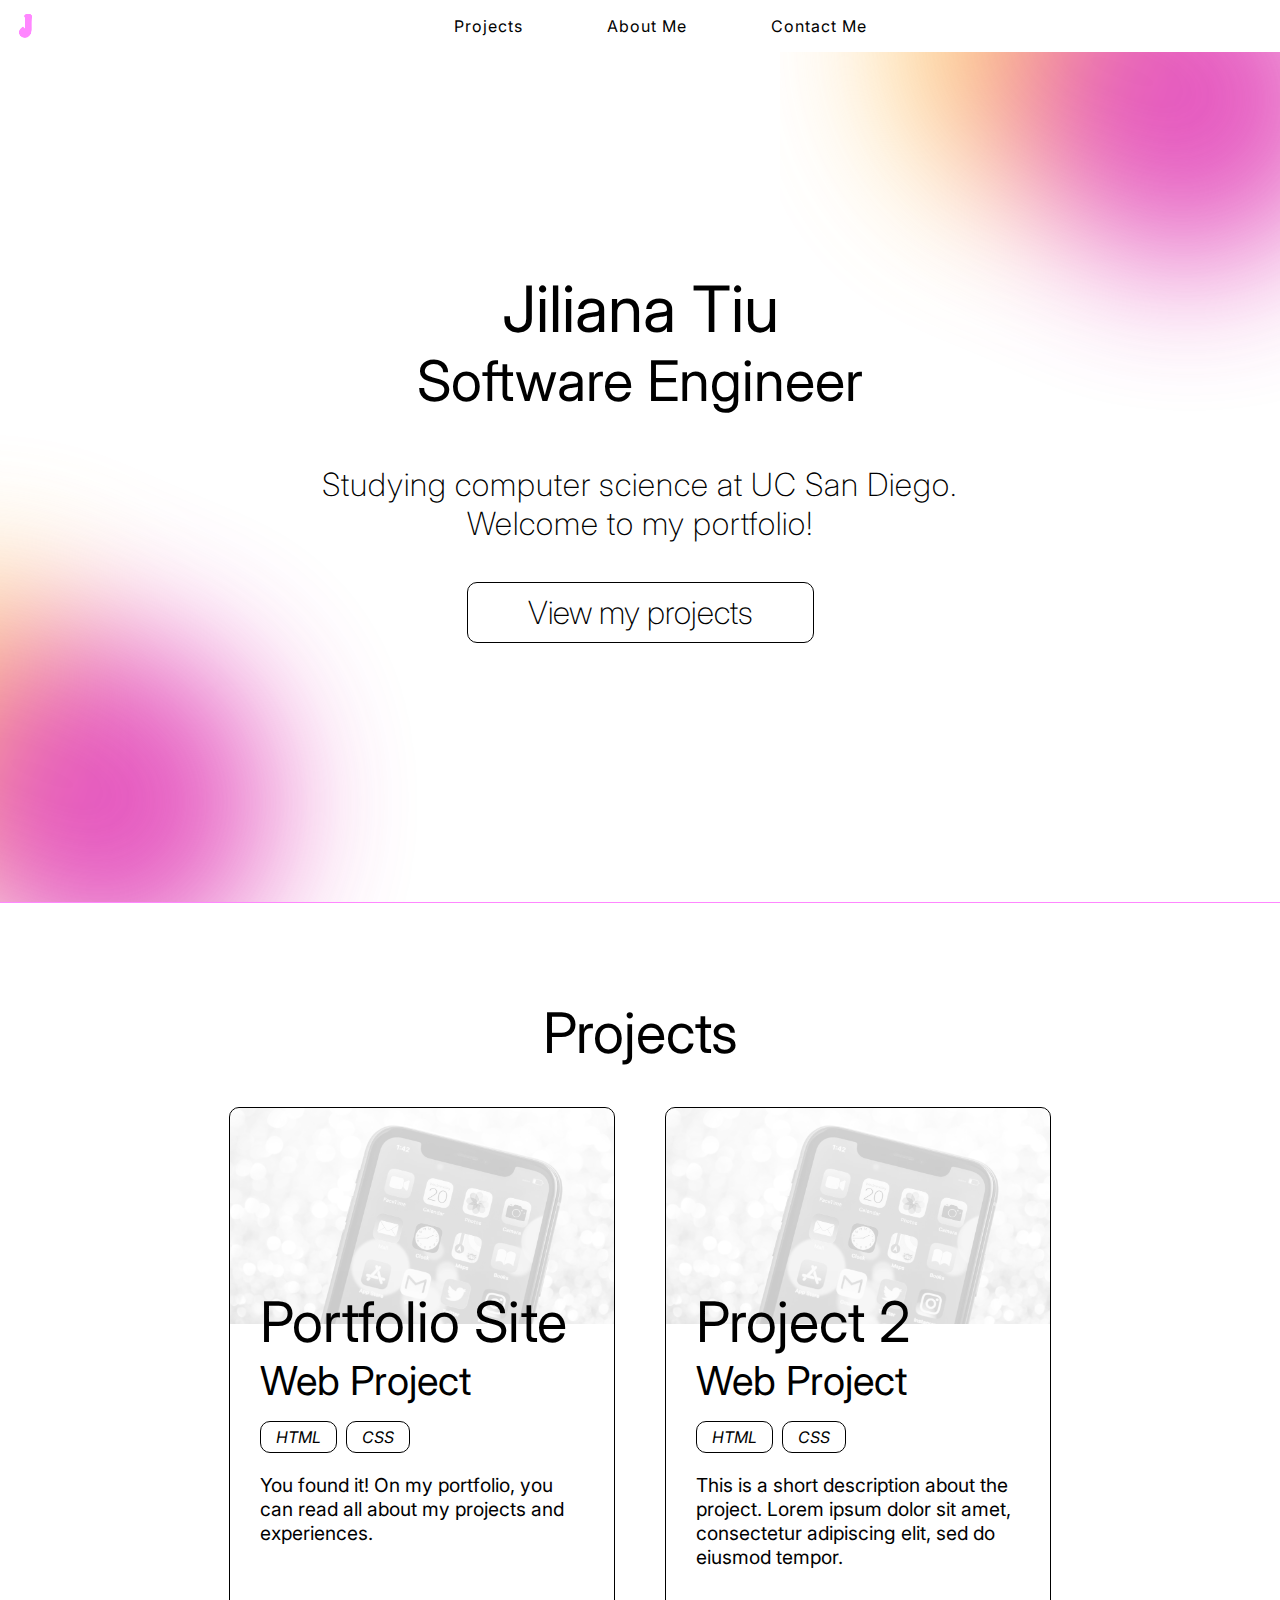
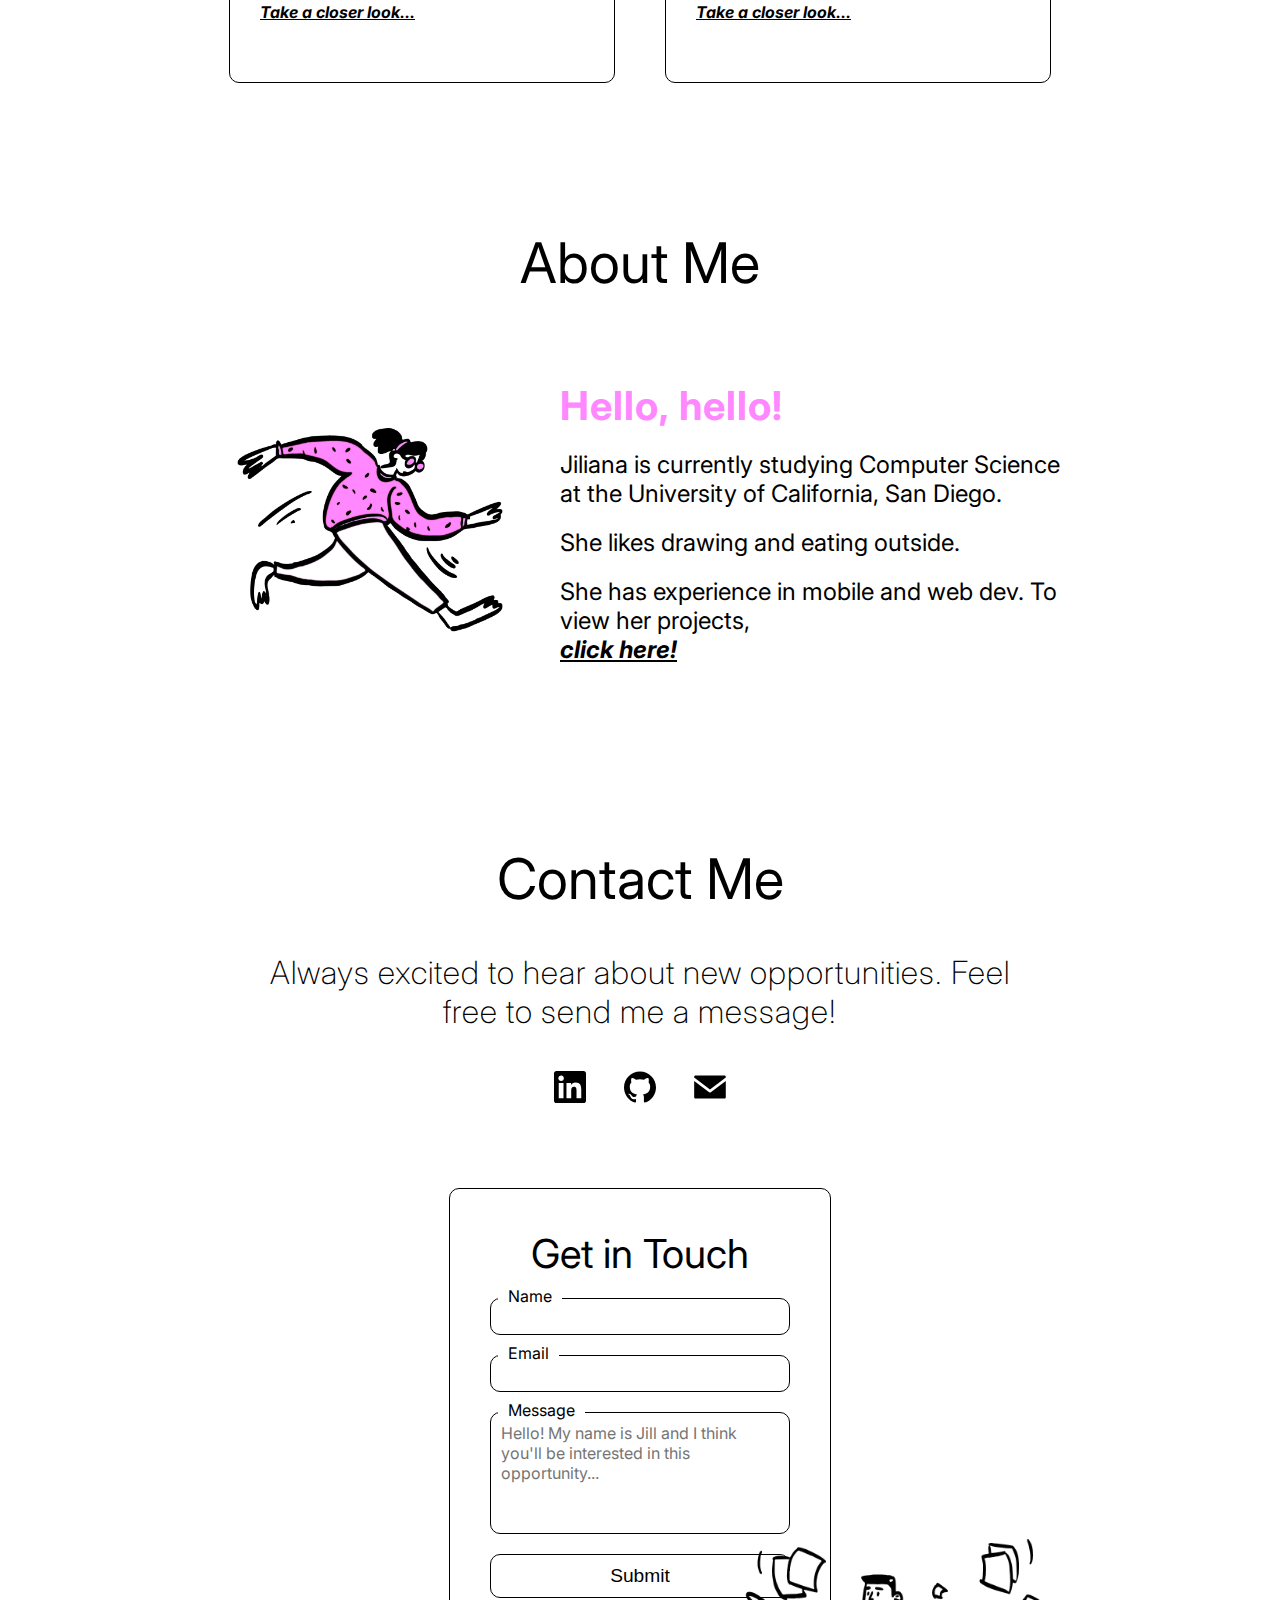
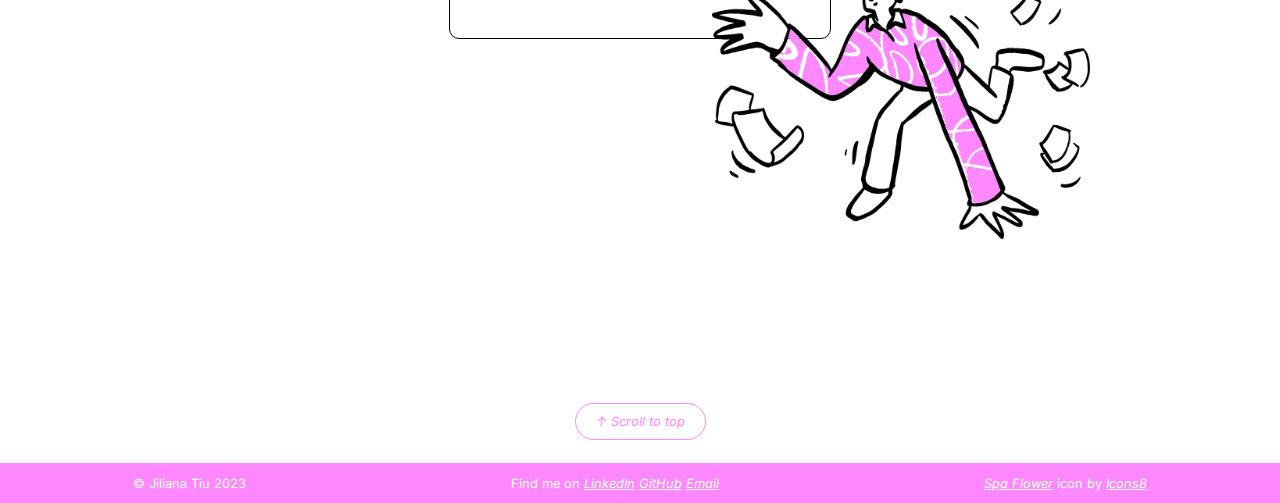
==== index.html @ ef0c1ad0 "validate and formate contact email" ====
<!DOCTYPE html>
<html lang="en">
<head>
    <meta charset="UTF-8">
    <meta http-equiv="X-UA-Compatible" content="IE=edge">
    <meta name="viewport" content="width=device-width, initial-scale=1.0">
    <title>Jiliana Tiu Portfolio</title>

    <!-- Google Font -->
    <link rel="preconnect" href="https://fonts.googleapis.com">
    <link rel="preconnect" href="https://fonts.gstatic.com" crossorigin>
    <link href="https://fonts.googleapis.com/css2?family=Inter:wght@200;400;700&display=swap" rel="stylesheet">

    <link rel="stylesheet" type="text/css" href="styles.css">
    <link rel="icon" type="image/x-icon" href="/images/favicon/flower.svg">
</head>
<body>

    <header>
        <a href="/"><img src="/images/favicon/J.svg" alt="Home" width="50" height="50"></a>
        <nav>
            <input type="checkbox">
            <div class="ham-menu">
                <span class="ham-line line1"></span>
                <span class="ham-line line2"></span>
                <span class="ham-line line3"></span>
            </div>
            <ul>
                <li><a href="#projects">Projects</a></li>
                <li><a href="#about-me">About Me</a></li>
                <li><a href="#contact-me">Contact Me</a></li>
            </ul>
        </nav>
    </header>

    <main id="main-splash">
        <svg id="bg-blur-1" xmlns="http://www.w3.org/2000/svg" version="1.1" xmlns:xlink="http://www.w3.org/1999/xlink" viewBox="0 0 800 800" opacity="0.79"><defs><filter id="bbblurry-filter1" x="-100%" y="-100%" width="400%" height="400%" filterUnits="objectBoundingBox" primitiveUnits="userSpaceOnUse" color-interpolation-filters="sRGB">
            <feGaussianBlur stdDeviation="70" x="0%" y="0%" width="100%" height="100%" in="SourceGraphic" result="blur"></feGaussianBlur></filter></defs><g filter="url(#bbblurry-filter1)"><ellipse rx="161.5" ry="164.5" cx="274.2955589094711" cy="342.84906197592846" fill="hsl(37, 99%, 67%)"></ellipse><ellipse rx="161.5" ry="164.5" cx="409.50304169180504" cy="400.35593082767514" fill="hsl(316, 73%, 52%)"></ellipse></g></svg>
        <svg id="bg-blur-2" xmlns="http://www.w3.org/2000/svg" version="1.1" xmlns:xlink="http://www.w3.org/1999/xlink" viewBox="0 0 800 800" opacity="0.79"><defs><filter id="bbblurry-filter" x="-100%" y="-100%" width="400%" height="400%" filterUnits="objectBoundingBox" primitiveUnits="userSpaceOnUse" color-interpolation-filters="sRGB">
            <feGaussianBlur stdDeviation="70" x="0%" y="0%" width="100%" height="100%" in="SourceGraphic" result="blur"></feGaussianBlur></filter></defs><g filter="url(#bbblurry-filter)"><ellipse rx="161.5" ry="164.5" cx="274.2955589094711" cy="342.84906197592846" fill="hsl(37, 99%, 67%)"></ellipse><ellipse rx="161.5" ry="164.5" cx="409.50304169180504" cy="400.35593082767514" fill="hsl(316, 73%, 52%)"></ellipse></g></svg>
        <h1>Jiliana Tiu</h1>
        <h2>Software Engineer</h2>
        <p class="spaced-text">
            Studying computer science at UC San Diego. 
            Welcome to my portfolio!
        </p> 
        <a href="#projects" id="action-btn">View my projects</a>
    </main>

    <section id="projects">
        <h2>Projects</h2>
        <div id="projects-list">
            <section class="project-card" onclick="window.location.href='/project-example.html'"">
                <picture class="project-card-img">
                    <img src="images/phone.webp" alt="Image of Project 1">
                </picture>
                <div class="project-card-content">
                    <h2>Portfolio Site</h2>
                    <h3>Web Project</h3>
                    <ul class="tool-pill">
                        <li>HTML</li>
                        <li>CSS</li>
                    </ul>
                    <p>You found it! On my portfolio, you can read all about my projects and experiences.</p>
                    <a href="project-example.html"><strong>Take a closer look...</strong></a>
                </div>
            </section>
            <section class="project-card">
                <picture class="project-card-img" onclick="window.location.href='/project-example.html'"">
                    <img src="images/phone.webp" alt="Image of Project 2">
                </picture>
                <div class="project-card-content">
                    <h2>Project 2</h2>
                    <h3>Web Project</h3>
                    <ul class="tool-pill">
                        <li>HTML</li>
                        <li>CSS</li>
                    </ul>
                    <p>This is a short description about the project. Lorem ipsum dolor sit amet, consectetur adipiscing elit, sed do eiusmod tempor.</p>
                    <a href="project-example.html"><strong>Take a closer look...</strong></a>
                </div>
            </section>
        </div>
    </section>

    <section id="about-me">
        <h2>About Me</h2>
        <div id="about-content">
            <picture>
                <source srcset="images/running-girl.webp">
                <img src="images/reading-girl.webp" alt="A doodle of a girl reading." width="300">
            </picture>
            <ul>
                <li><span id="pink">Hello, hello!</span></li>
                <li>Jiliana is currently studying Computer Science at the University of California, San Diego.</li>
                <li>She likes drawing and eating outside.</li>
                <li>She has experience in mobile and web dev. To view her projects,
                    <br> 
                    <a href="#projects"><b>click here!</b></a>
                </li>
            </ul>
        </div>
    </section>

    <section id="contact-me">
        <h2>Contact Me</h2>
        <p class="spaced-text">Always excited to hear about new opportunities. Feel free to send me a message!</p>
        <ul>
            <li> 
                <a href="https://www.linkedin.com/in/jilianatiu/" target="_blank"><svg role="img" viewBox="0 0 24 24" xmlns="http://www.w3.org/2000/svg" width="50">
                    <path d="M20.447 20.452h-3.554v-5.569c0-1.328-.027-3.037-1.852-3.037-1.853 0-2.136 1.445-2.136 2.939v5.667H9.351V9h3.414v1.561h.046c.477-.9 1.637-1.85 3.37-1.85 3.601 0 4.267 2.37 4.267 5.455v6.286zM5.337 7.433c-1.144 0-2.063-.926-2.063-2.065 0-1.138.92-2.063 2.063-2.063 1.14 0 2.064.925 2.064 2.063 0 1.139-.925 2.065-2.064 2.065zm1.782 13.019H3.555V9h3.564v11.452zM22.225 0H1.771C.792 0 0 .774 0 1.729v20.542C0 23.227.792 24 1.771 24h20.451C23.2 24 24 23.227 24 22.271V1.729C24 .774 23.2 0 22.222 0h.003z"/>
                </svg></a>
            </li>
            <li>
                <a href="https://github.com/jiliana" target="_blank"><svg role="img" viewBox="0 0 24 24" xmlns="http://www.w3.org/2000/svg" width="50">
                    <path d="M12 .297c-6.63 0-12 5.373-12 12 0 5.303 3.438 9.8 8.205 11.385.6.113.82-.258.82-.577 0-.285-.01-1.04-.015-2.04-3.338.724-4.042-1.61-4.042-1.61C4.422 18.07 3.633 17.7 3.633 17.7c-1.087-.744.084-.729.084-.729 1.205.084 1.838 1.236 1.838 1.236 1.07 1.835 2.809 1.305 3.495.998.108-.776.417-1.305.76-1.605-2.665-.3-5.466-1.332-5.466-5.93 0-1.31.465-2.38 1.235-3.22-.135-.303-.54-1.523.105-3.176 0 0 1.005-.322 3.3 1.23.96-.267 1.98-.399 3-.405 1.02.006 2.04.138 3 .405 2.28-1.552 3.285-1.23 3.285-1.23.645 1.653.24 2.873.12 3.176.765.84 1.23 1.91 1.23 3.22 0 4.61-2.805 5.625-5.475 5.92.42.36.81 1.096.81 2.22 0 1.606-.015 2.896-.015 3.286 0 .315.21.69.825.57C20.565 22.092 24 17.592 24 12.297c0-6.627-5.373-12-12-12"/>
                </svg></a></li>
            <li>
                
                <a href="mailto:jatiu@ucsd.edu"><svg xmlns="http://www.w3.org/2000/svg" xmlns:xlink="http://www.w3.org/1999/xlink" version="1.1" width="50" viewBox="0 0 256 256" xml:space="preserve">
                    <g style="stroke: none; stroke-width: 0; stroke-dasharray: none; stroke-linecap: butt; stroke-linejoin: miter; stroke-miterlimit: 10; fill: none; fill-rule: nonzero; opacity: 1;" transform="translate(1.4065934065934016 1.4065934065934016) scale(2.81 2.81)" >
                        <path d="M 45 51.815 l 45 -33.87 v -1.967 c 0 -2.03 -1.646 -3.676 -3.676 -3.676 H 3.676 C 1.646 12.302 0 13.948 0 15.978 v 1.967 L 45 51.815 z" style="stroke: none; stroke-width: 1; stroke-dasharray: none; stroke-linecap: butt; stroke-linejoin: miter; stroke-miterlimit: 10; fill: rgb(0,0,0); fill-rule: nonzero; opacity: 1;" transform=" matrix(1 0 0 1 0 0) " stroke-linecap="round" />
                        <path d="M 47.405 60.019 c -0.712 0.536 -1.559 0.804 -2.405 0.804 s -1.693 -0.268 -2.405 -0.804 L 0 27.958 v 46.064 c 0 2.03 1.646 3.676 3.676 3.676 h 82.648 c 2.03 0 3.676 -1.646 3.676 -3.676 V 27.958 L 47.405 60.019 z" style="stroke: none; stroke-width: 1; stroke-dasharray: none; stroke-linecap: butt; stroke-linejoin: miter; stroke-miterlimit: 10; fill: rgb(0,0,0); fill-rule: nonzero; opacity: 1;" transform=" matrix(1 0 0 1 0 0) " stroke-linecap="round" />
                    </g>
                    </svg>
                </a>
            </li>
        </ul>
        <section id="contact-form">
            <h3>Get in Touch</h3>
            <form name="contactForm" onsubmit="sendEmail(event)" action="">
                <label for="sender">Name</label>
                <input type="text" name="sender" id="sender" required>                
                <label for="email">Email</label>
                <input type="text" name="email" id="email" required>
                <label for="mailBody">Message</label>
                <textarea 
                placeholder="Hello! My name is Jill and I think you'll be interested in this opportunity..." name="mailBody" id="mailBody" required></textarea>
                <button type="submit">Submit</button>
            </form>
        </section>
        <img src="/images/paper-boy.webp" alt="doodle of a person with paper" id="mail-illus">

    </section>

    <footer>
        <a href="#" class="scroll-top">&#8593; Scroll to top</a>
        <p>&copy; Jiliana Tiu 2023</p>
        <p> Find me on 
            <a href="https://www.linkedin.com/in/jilianatiu/" target="_blank">LinkedIn</a>
            <a href="https://github.com/jiliana" target="_blank">GitHub</a>
            <a href="mailto:jatiu@ucsd.edu">Email</a>
        </p>
        <p>
            <a target="_blank" href="https://icons8.com/icon/23038/spa-flower">Spa Flower</a> icon by <a target="_blank" href="https://icons8.com">Icons8</a>
        </p>
    </footer>

    <script>
        function sendEmail(event) {
            event.preventDefault();

            const senderInput = document.getElementById("sender").value;
            const messageInput = document.getElementById("mailBody").value;
            const emailInput = document.getElementById("email");
            const emailValue = emailInput.value;
            const emailRegex = /^[^\s@]+@[^\s@]+\.[^\s@]+$/;
            if (!emailRegex.test(emailValue)) {
                alert("Please enter a valid email address.");
                return;
            }            
            window.location.href = `mailto:jatiu@ucsd.edu?subject=Portfolio Question&body=${senderInput} at ${emailValue}: ${messageInput}`;
            //document.getElementById("contactForm").reset();
        }
    </script>
    
</body>
</html>
---- styles.css ----
:root {
  --main-bg: white;
  --main-text: black;
  --sub-text: grey;
  --accent: #ff87ff;

  scroll-behavior: smooth;
}

::selection {
  background: var(--accent); /* WebKit/Blink Browsers */
  color: var(--main-bg);
}
::-moz-selection {
  background: var(--accent); /* Gecko Browsers */
  color: var(--main-bg);
}

body {
  flex-direction: row;
  margin: 0;
  font-family: "Inter", sans-serif;
  cursor: url("images/favicon/flower.png"), auto;
  text-align: center;
}

img {
  max-width: 100%;
}

.center {
  text-align: center;
}

h1 {
  font-size: 4rem;
  font-weight: 400;
}

h2 {
  font-size: 3.5rem;
  font-weight: 400;
  margin-bottom: 40px;
}

h3 {
  font-size: 2.5rem;
  font-weight: 400;
}

button:hover {
  cursor: pointer;
}

.spaced-text {
  font-size: 2rem;
  font-weight: 200;
  letter-spacing: 1px;
}

a {
  color: var(--main-text);
  font-style: italic;
}

a:hover {
  color: var(--accent);
}

/* Navbar */
header {
  position: fixed;
  display: flex;
  top: 0;
  width: 100%;
  z-index: 1000;
  min-height: 50px;
  background-color: var(--main-bg);
}

header img {
  position: absolute;
  top: 0;
  left: 0;
}

header > nav {
  width: inherit;
}

header > nav li {
  display: inline-block;
}

header > nav a {
  font-style: normal;
  color: var(--main-text);
  text-decoration: none;
  padding: 5px 40px;
  letter-spacing: 1px;
  transition-duration: 200ms;
}

header > nav a:hover {
  color: var(--accent);
  letter-spacing: 2px;
  transition-duration: 200ms;
}

/* Hamburger */
.ham-menu {
  height: 60%;
  position: absolute;
  top: 10px;
  right: 10px;
  flex-direction: column;
  justify-content: space-around;
  display: none;
  cursor: pointer;
}

.ham-menu .ham-line {
  background-color: var(--accent);
  border-radius: 10px;
  width: 30px;
  height: 2px;
}

nav input {
    display: none;
    z-index: 100;
}



@media (max-width: 700px) {
    nav input:checked ~ ul {
        opacity: 1;
        transform: translate(0, 0);
        transition: transform 0.7s cubic-bezier(0.7,0.2,0.05,1.0);
    }

    nav input:checked ~ .ham-menu > .ham-line {
      background-color: black;
      transition: all 0.7s ease-in-out;
    }
    nav input:checked ~ .ham-menu > .line1{
      transform-origin: top right;
      transform: rotate(-45deg);
      
    }
    nav input:checked ~ .ham-menu > .line2{
      opacity: 0;
    }
    nav input:checked ~ .ham-menu > .line3{
      transform-origin: top right;
      transform: rotate(45deg) translate(2px, 0px);
    }

    nav input {
        display: inherit;
        position: absolute;
        width: 40px;
        height: 40px;
        top: 0;
        right: 0;
        opacity: 0;
    }

  .ham-menu {
    display: flex;
    z-index: 99;
  }

  header {
    justify-content: flex-end;
    font-size: 1.25rem;
  }

  nav ul {
    transform: translate(110%, 0);
    position: absolute;
    top: 0;
    right: 0;
    margin: 0;
    display: inline-flex;
    flex-direction: column;
    text-align: right;
    background-color: white;
    height: 100vh;
    width: 220px;
    max-width: 100vw;
    box-shadow: -5px 0px 30px var(--accent);
    row-gap: 5vh;
    padding-top: 100px;
    padding-right: 30px;
    
  }

  header nav a {
    width: 100%;
    padding: 0;
  }
}

/* Main Splash */
#bg-blur-1 {
  position: absolute;
  width: 800px;
  left: -300px;
  bottom: -300px;
  z-index: -1;
}

#bg-blur-2 {
  position: absolute;
  width: 800px;
  top: -300px;
  right: -300px;
  z-index: -1;
}

@media all and (min-width: 1600px) {
  #bg-blur-1 {
    opacity: 0;
  }

  #bg-blur-2 {
    position: absolute;
    width: 70%;
    max-width: 1400px;
    bottom: 10%;
    left: 50%;
  }
}

#main-splash {
  overflow: hidden;
  text-align: center;
  padding-top: 30vh;
  padding-bottom: 30vh;
  min-height: 40vh;
  position: relative;
  border-bottom: 1px solid var(--accent);
  padding-left: 20px;
  padding-right: 20px;
}

#main-splash > h1,
#main-splash > h2 {
  margin: 0;
}

#main-splash > .spaced-text {
  margin: 50px auto;
  max-width: 700px;
}

#main-splash > #action-btn {
  font-size: 2rem;
  border: 1px solid var(--main-text);
  border-radius: 10px;
  background-color: transparent;
  font-weight: 200;
  padding: 10px 60px;
  transition-duration: 200ms;
  font-style: normal;
  text-decoration: none;
  color: black;
}

#main-splash > #action-btn:hover {
  border: 1px solid var(--accent);
  color: var(--accent);
  letter-spacing: 1px;
  transition-duration: 200ms;
}

/* Projects */
#projects {
  text-align: center;
  padding: 50px 0;
}

#projects-list {
  display: flex;
  flex-wrap: wrap;
  justify-content: center;
  gap: 10px 50px;
  text-align: left;
}

.project-card {
  border: 1px solid var(--main-text);
  border-radius: 10px;
  overflow: hidden;
  width: 30vw;
  min-width: 300px;
  max-width: 500px;
  transition-duration: 200ms;
}

.project-card:hover {
  transform: translate(2px, -2px);
  transition-duration: 200ms;
  cursor: pointer;
  border: 1px solid var(--accent);
  box-shadow: -5px 5px 5px var(--accent);
}

.project-card:hover .project-card-img > img {
  transition-duration: 200ms;
  filter: none;
}

.project-card-img {
  overflow: hidden;
  max-height: 180px;
}

.project-card-img > img {
  width: 100%;
  opacity: 20%;
  filter: grayscale(100%);
}

.project-card-content {
  padding: 0px 30px;
  padding-bottom: 20px;
  position: relative;
  top: -40px;
}

.project-card-content > h2 {
  margin: 0;
}

.project-card-content > h3 {
  margin: 0;
}

.tool-pill {
  padding: 0px;
}

.tool-pill li {
  padding: 5px 15px;
  margin-right: 5px;
  display: inline-flex;
  border: 1px solid var(--main-text);
  border-radius: 10px;
  font-style: italic;
}

.project-card-content > p {
  overflow: auto;
  height: 110px;
}

p {
  font-size: 1.2rem;
}

/* About Me */
#about-me {
  padding: 50px 20px;
  font-size: 1.5rem;
}

@keyframes swinging {
  0% {
    transform: rotate(0deg);
  }
  25% {
    transform: rotate(5deg);
  }
  75% {
    transform: rotate(-5deg);
  }
  100% {
    transform: rotate(0deg);
  }
}

#about-content > picture {
  animation: swinging 3s linear forwards infinite;
}

#about-content {
  display: flex;
  flex-wrap: wrap;
  margin: auto;
  justify-content: center;
  align-items: center;
  column-gap: 40px;
}

#about-content > ul {
  list-style: none;
  text-align: left;
  max-width: 500px;
  padding: 20px 0;
}

#about-content > ul li {
  margin-bottom: 20px;
}

#pink {
  color: var(--accent);
  font-size: 2.5rem;
  font-weight: 700;
  letter-spacing: 1px;
}

/* Contact Me */
#contact-me {
  padding: 50px 0;
  text-align: center;
  overflow: hidden;
  padding: 20px;
}

#contact-me > .spaced-text {
  max-width: 800px;
  margin: auto;
}

#contact-me > ul {
  list-style-type: none;
  text-align: left;
  display: inline-flex;
  padding: 20px;
  font-size: 1.2rem;
  margin-top: 20px;
  gap: 20px;
  margin-bottom: 40px;
}

#contact-me > ul li {
  margin-bottom: 20px;
}

#contact-me > ul li a {
  font-style: normal;
}

#contact-me > ul li svg {
  height: 32px;
}

/* Contact Form */
#contact-form {
  font-size: 1rem;
  border: 1px solid black;
  max-width: 300px;
  margin: auto;
  padding: 40px;
  border-radius: 10px;
}

#contact-form > h3 {
  margin: 0;
}

#contact-form > form {
  text-align: left;
  width: 100%;
  display: flex;
  flex-direction: column;
}

#contact-form > form input {
  padding: 10px;
  border-radius: 10px;
  border: 1px solid black;
}

#contact-form > form label {
  position: relative;
  top: 8px;
  left: 8px;
  background-color: white;
  width: min-content;
  padding: 0 10px;
}

#contact-form > form button {
  margin-top: 20px;
  padding: 10px;
  border-radius: 10px;
  border: 1px solid black;
  background-color: white;
  transition-duration: 200ms;
  font-size: 1.2rem;
}

#contact-form > form button:hover {
  margin-top: 20px;
  padding: 10px;
  border-radius: 10px;
  border: 1px solid black;
  letter-spacing: 1px;
  background-color: var(--accent);
  transition-duration: 200ms;
}

#mailBody {
  border: 1px solid black;
  border-radius: 10px;
  padding: 10px;
  resize: none;
  height: 100px;
  font-family: "Inter", sans-serif;
  font-size: 1rem;
}

#mail-illus {
  position: relative;
  height: 300px;
  top: -100px;
  right: -250px;
}

/* Footer */
footer {
  background-color: var(--accent);
  position: relative;
  display: flex;
  justify-content: space-around;
  margin-top: 100px;
}

footer * {
  font-size: 0.8rem;
  color: white;
}
footer > p a:hover {
  color: white;
}

.scroll-top {
  position: absolute;
  color: var(--accent);
  top: -60px;
  border: 1px solid var(--accent);
  padding: 10px 20px;
  border-radius: 20px;
  text-decoration: none;
  transition-duration: 500ms;
}

.scroll-top:hover {
  top: -65px;
  transition-duration: 500ms;
}

/* Case Studies */
main {
  padding-top: 52px;
  margin: auto;
  padding-left: 20px;
  padding-right: 20px;
}

table {
  margin: 80px auto;
  font-size: 1.5rem;
  row-gap: 20px;
}

main > h1,
main > h2 {
  margin: 0;
}

@media all and (max-width: 500px) {
    #main-splash > #action-btn {
      font-size: 1.2rem;
    }
  
    #mail-illus {
        position: relative;
        top: -70px;
        right: 0;
        object-fit: contain;
    }
  }
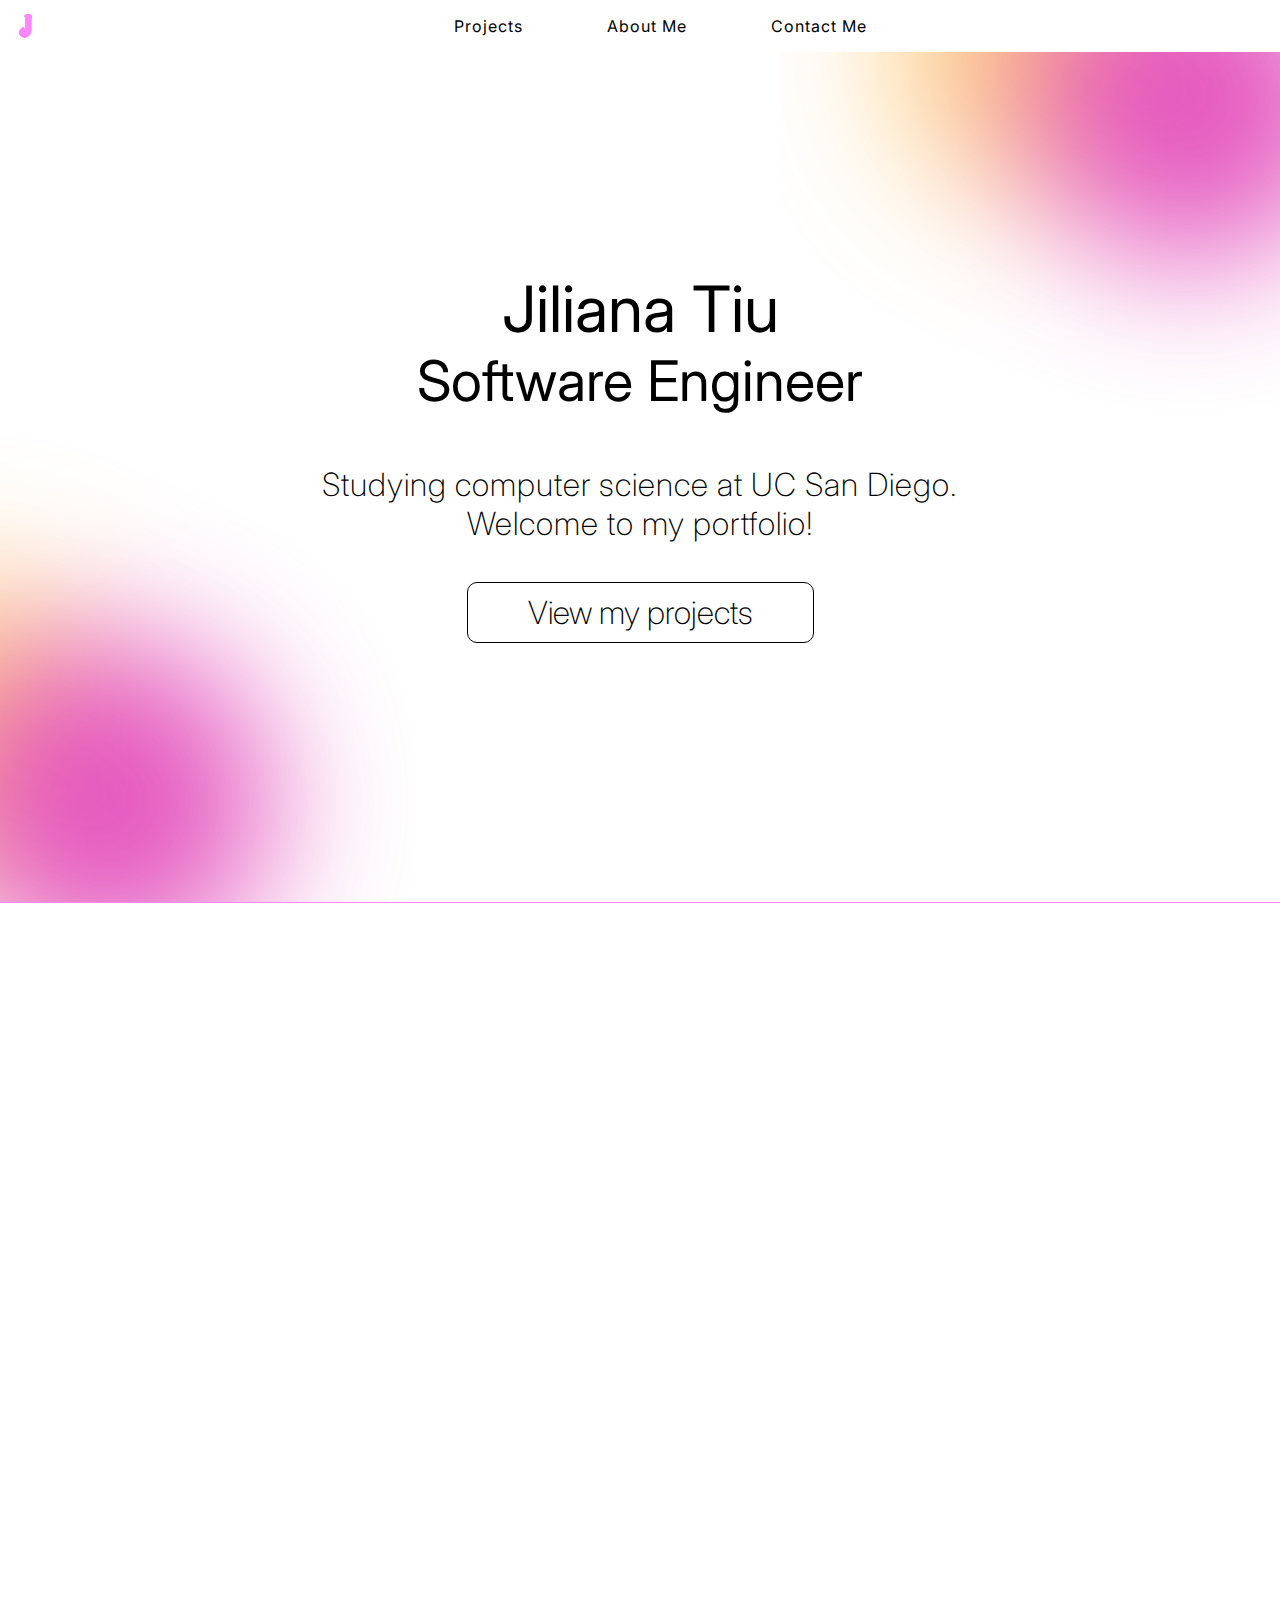
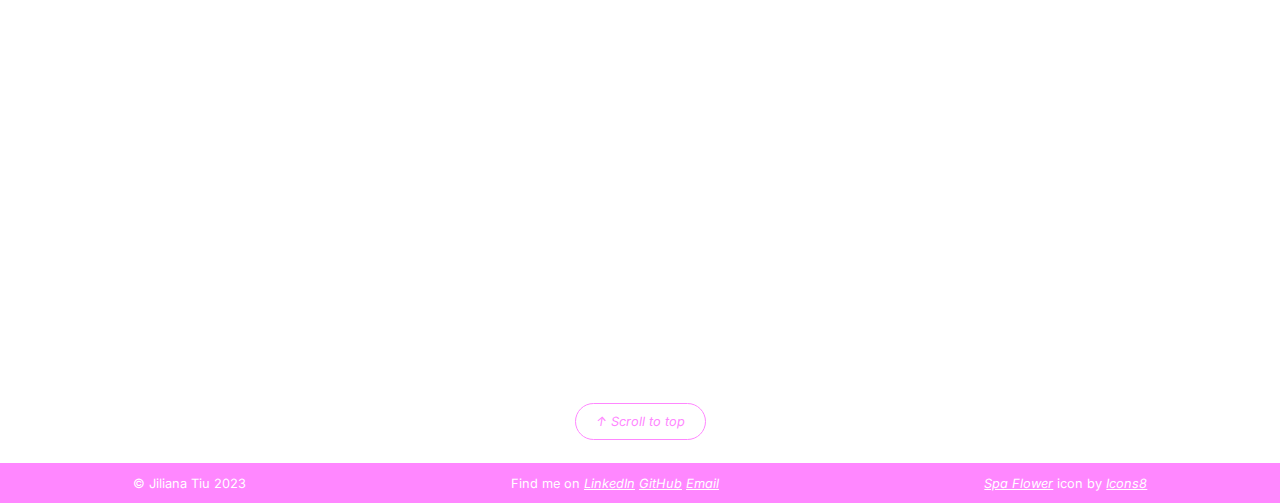
==== commit f1eeb281: "fade-up animations" ====
--- a/index.html
+++ b/index.html
@@ -6,12 +6,8 @@
     <meta name="viewport" content="width=device-width, initial-scale=1.0">
     <title>Jiliana Tiu Portfolio</title>
 
-    <!-- Google Font -->
-    <link rel="preconnect" href="https://fonts.googleapis.com">
-    <link rel="preconnect" href="https://fonts.gstatic.com" crossorigin>
-    <link href="https://fonts.googleapis.com/css2?family=Inter:wght@200;400;700&display=swap" rel="stylesheet">
-
     <link rel="stylesheet" type="text/css" href="styles.css">
+    <script src="index.js"></script>
     <link rel="icon" type="image/x-icon" href="/images/favicon/flower.svg">
 </head>
 <body>
@@ -47,7 +43,7 @@
         <a href="#projects" id="action-btn">View my projects</a>
     </main>
 
-    <section id="projects">
+    <section id="projects"  class="fade-up">
         <h2>Projects</h2>
         <div id="projects-list">
             <section class="project-card" onclick="window.location.href='/project-example.html'"">
@@ -83,7 +79,7 @@
         </div>
     </section>
 
-    <section id="about-me">
+    <section id="about-me"  class="fade-up">
         <h2>About Me</h2>
         <div id="about-content">
             <picture>
@@ -102,7 +98,7 @@
         </div>
     </section>
 
-    <section id="contact-me">
+    <section id="contact-me" class="fade-up">
         <h2>Contact Me</h2>
         <p class="spaced-text">Always excited to hear about new opportunities. Feel free to send me a message!</p>
         <ul>
@@ -155,24 +151,6 @@
             <a target="_blank" href="https://icons8.com/icon/23038/spa-flower">Spa Flower</a> icon by <a target="_blank" href="https://icons8.com">Icons8</a>
         </p>
     </footer>
-
-    <script>
-        function sendEmail(event) {
-            event.preventDefault();
-
-            const senderInput = document.getElementById("sender").value;
-            const messageInput = document.getElementById("mailBody").value;
-            const emailInput = document.getElementById("email");
-            const emailValue = emailInput.value;
-            const emailRegex = /^[^\s@]+@[^\s@]+\.[^\s@]+$/;
-            if (!emailRegex.test(emailValue)) {
-                alert("Please enter a valid email address.");
-                return;
-            }            
-            window.location.href = `mailto:jatiu@ucsd.edu?subject=Portfolio Question&body=${senderInput} at ${emailValue}: ${messageInput}`;
-            //document.getElementById("contactForm").reset();
-        }
-    </script>
     
 </body>
 </html>--- a/styles.css
+++ b/styles.css
@@ -1,3 +1,5 @@
+@import url("https://fonts.googleapis.com/css2?family=Inter:wght@200;400;700&display=swap");
+
 :root {
   --main-bg: white;
   --main-text: black;
@@ -586,4 +588,25 @@
         object-fit: contain;
     }
   }
-  +  
+
+  .fade-up {
+    opacity: 0;
+  }
+
+  .fade-up.show {
+    opacity: 1;
+    transition: opacity 1000ms;
+    animation: fade-up 1000ms ease-in-out;
+  }
+
+
+
+  @keyframes fade-up {
+    from {
+      transform: translateY(100px);
+    }
+    to {
+      transform: translateY(0);
+    }
+  }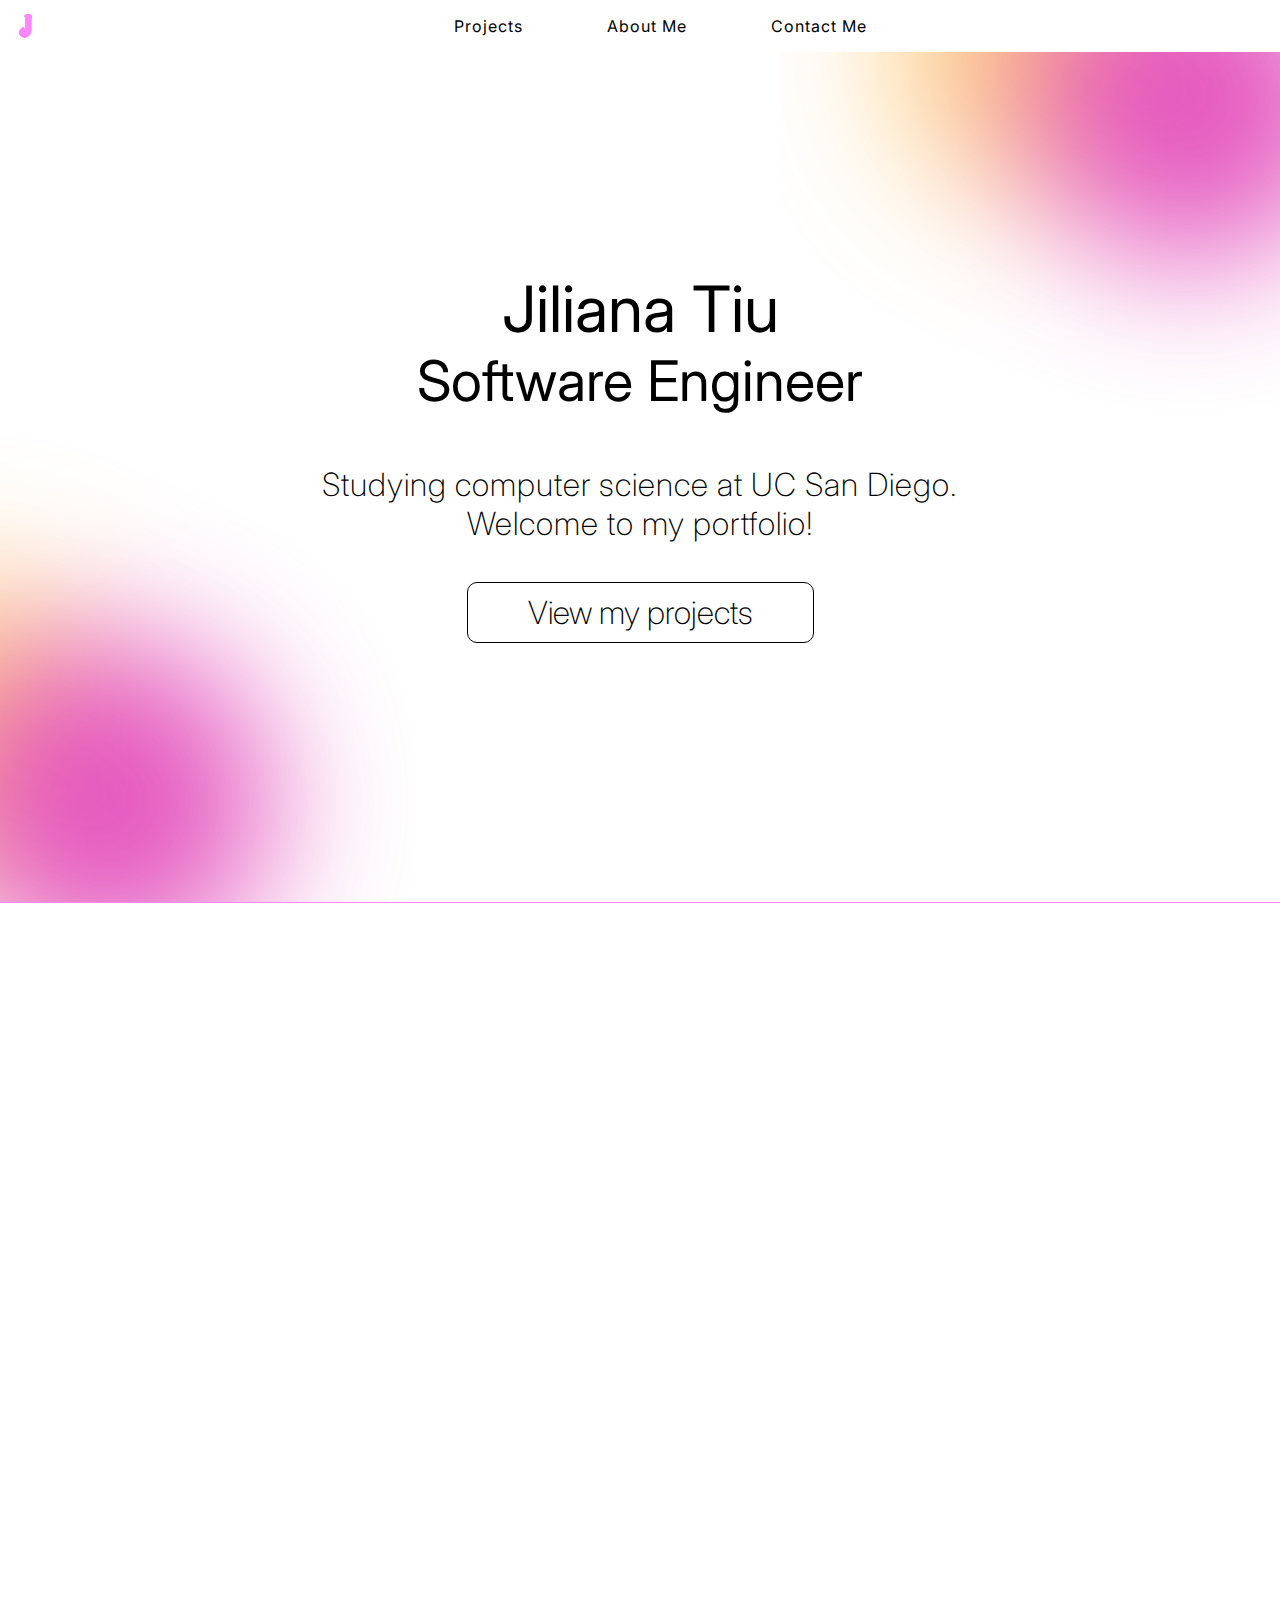
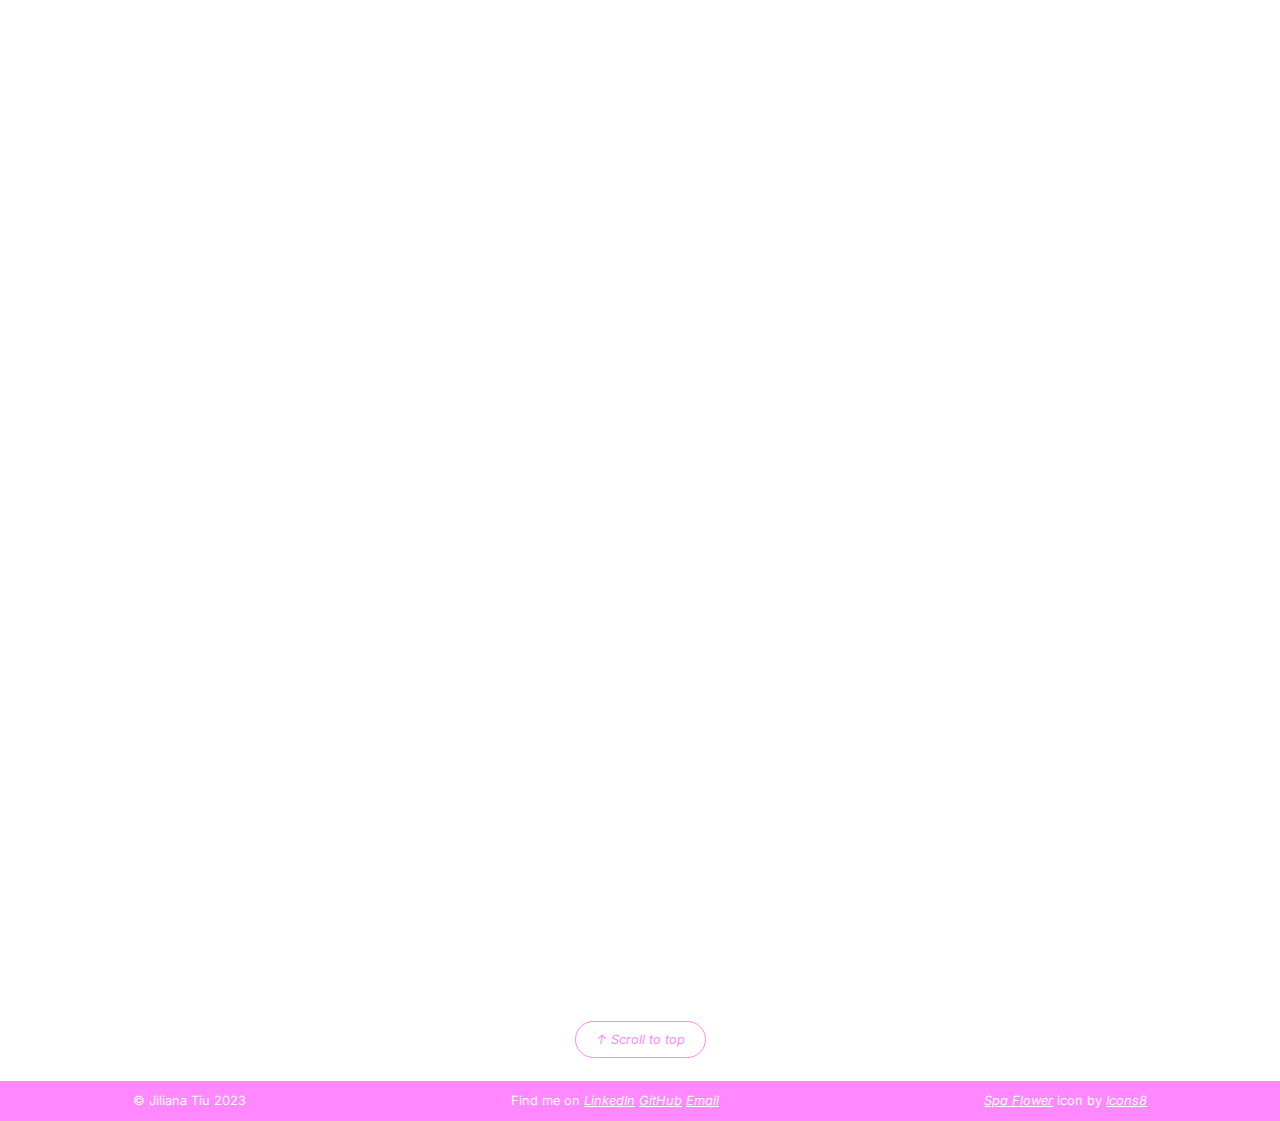
==== commit 3fffe66c: "embed instagram posts" ====
--- a/index.html
+++ b/index.html
@@ -46,7 +46,7 @@
     <section id="projects"  class="fade-up">
         <h2>Projects</h2>
         <div id="projects-list">
-            <section class="project-card" onclick="window.location.href='/project-example.html'"">
+            <section class="project-card" onclick="window.location.href='/project-example.html'">
                 <picture class="project-card-img">
                     <img src="images/phone.webp" alt="Image of Project 1">
                 </picture>
@@ -61,8 +61,8 @@
                     <a href="project-example.html"><strong>Take a closer look...</strong></a>
                 </div>
             </section>
-            <section class="project-card">
-                <picture class="project-card-img" onclick="window.location.href='/project-example.html'"">
+            <section class="project-card" onclick="window.location.href='/project-example.html'">
+                <picture class="project-card-img">
                     <img src="images/phone.webp" alt="Image of Project 2">
                 </picture>
                 <div class="project-card-content">
@@ -89,14 +89,19 @@
             <ul>
                 <li><span id="pink">Hello, hello!</span></li>
                 <li>Jiliana is currently studying Computer Science at the University of California, San Diego.</li>
-                <li>She likes drawing and eating outside.</li>
+                <li>She likes drawing, eating outside, and petting her bunny.</li>
                 <li>She has experience in mobile and web dev. To view her projects,
                     <br> 
                     <a href="#projects"><b>click here!</b></a>
                 </li>
             </ul>
         </div>
-    </section>
+        <div id="ig-embed">
+            <blockquote class="instagram-media" data-instgrm-permalink="https://www.instagram.com/p/CRP88evl6z3/?utm_source=ig_embed&amp;utm_campaign=loading" data-instgrm-version="14" style=" background:#FFF; border:0; border-radius:3px; box-shadow:0 0 1px 0 rgba(0,0,0,0.5),0 1px 10px 0 rgba(0,0,0,0.15); margin: 1px; max-width:200px; min-width:326px; padding:0; width:99.375%; width:-webkit-calc(100% - 2px); width:calc(100% - 2px);"><div style="padding:16px;"> <a href="https://www.instagram.com/p/CRP88evl6z3/?utm_source=ig_embed&amp;utm_campaign=loading" style=" background:#FFFFFF; line-height:0; padding:0 0; text-align:center; text-decoration:none; width:100%;" target="_blank"> <div style=" display: flex; flex-direction: row; align-items: center;"> <div style="background-color: #F4F4F4; border-radius: 50%; flex-grow: 0; height: 40px; margin-right: 14px; width: 40px;"></div> <div style="display: flex; flex-direction: column; flex-grow: 1; justify-content: center;"> <div style=" background-color: #F4F4F4; border-radius: 4px; flex-grow: 0; height: 14px; margin-bottom: 6px; width: 100px;"></div> <div style=" background-color: #F4F4F4; border-radius: 4px; flex-grow: 0; height: 14px; width: 60px;"></div></div></div><div style="padding: 19% 0;"></div> <div style="display:block; height:50px; margin:0 auto 12px; width:50px;"><svg width="50px" height="50px" viewBox="0 0 60 60" version="1.1" xmlns="https://www.w3.org/2000/svg" xmlns:xlink="https://www.w3.org/1999/xlink"><g stroke="none" stroke-width="1" fill="none" fill-rule="evenodd"><g transform="translate(-511.000000, -20.000000)" fill="#000000"><g><path d="M556.869,30.41 C554.814,30.41 553.148,32.076 553.148,34.131 C553.148,36.186 554.814,37.852 556.869,37.852 C558.924,37.852 560.59,36.186 560.59,34.131 C560.59,32.076 558.924,30.41 556.869,30.41 M541,60.657 C535.114,60.657 530.342,55.887 530.342,50 C530.342,44.114 535.114,39.342 541,39.342 C546.887,39.342 551.658,44.114 551.658,50 C551.658,55.887 546.887,60.657 541,60.657 M541,33.886 C532.1,33.886 524.886,41.1 524.886,50 C524.886,58.899 532.1,66.113 541,66.113 C549.9,66.113 557.115,58.899 557.115,50 C557.115,41.1 549.9,33.886 541,33.886 M565.378,62.101 C565.244,65.022 564.756,66.606 564.346,67.663 C563.803,69.06 563.154,70.057 562.106,71.106 C561.058,72.155 560.06,72.803 558.662,73.347 C557.607,73.757 556.021,74.244 553.102,74.378 C549.944,74.521 548.997,74.552 541,74.552 C533.003,74.552 532.056,74.521 528.898,74.378 C525.979,74.244 524.393,73.757 523.338,73.347 C521.94,72.803 520.942,72.155 519.894,71.106 C518.846,70.057 518.197,69.06 517.654,67.663 C517.244,66.606 516.755,65.022 516.623,62.101 C516.479,58.943 516.448,57.996 516.448,50 C516.448,42.003 516.479,41.056 516.623,37.899 C516.755,34.978 517.244,33.391 517.654,32.338 C518.197,30.938 518.846,29.942 519.894,28.894 C520.942,27.846 521.94,27.196 523.338,26.654 C524.393,26.244 525.979,25.756 528.898,25.623 C532.057,25.479 533.004,25.448 541,25.448 C548.997,25.448 549.943,25.479 553.102,25.623 C556.021,25.756 557.607,26.244 558.662,26.654 C560.06,27.196 561.058,27.846 562.106,28.894 C563.154,29.942 563.803,30.938 564.346,32.338 C564.756,33.391 565.244,34.978 565.378,37.899 C565.522,41.056 565.552,42.003 565.552,50 C565.552,57.996 565.522,58.943 565.378,62.101 M570.82,37.631 C570.674,34.438 570.167,32.258 569.425,30.349 C568.659,28.377 567.633,26.702 565.965,25.035 C564.297,23.368 562.623,22.342 560.652,21.575 C558.743,20.834 556.562,20.326 553.369,20.18 C550.169,20.033 549.148,20 541,20 C532.853,20 531.831,20.033 528.631,20.18 C525.438,20.326 523.257,20.834 521.349,21.575 C519.376,22.342 517.703,23.368 516.035,25.035 C514.368,26.702 513.342,28.377 512.574,30.349 C511.834,32.258 511.326,34.438 511.181,37.631 C511.035,40.831 511,41.851 511,50 C511,58.147 511.035,59.17 511.181,62.369 C511.326,65.562 511.834,67.743 512.574,69.651 C513.342,71.625 514.368,73.296 516.035,74.965 C517.703,76.634 519.376,77.658 521.349,78.425 C523.257,79.167 525.438,79.673 528.631,79.82 C531.831,79.965 532.853,80.001 541,80.001 C549.148,80.001 550.169,79.965 553.369,79.82 C556.562,79.673 558.743,79.167 560.652,78.425 C562.623,77.658 564.297,76.634 565.965,74.965 C567.633,73.296 568.659,71.625 569.425,69.651 C570.167,67.743 570.674,65.562 570.82,62.369 C570.966,59.17 571,58.147 571,50 C571,41.851 570.966,40.831 570.82,37.631"></path></g></g></g></svg></div><div style="padding-top: 8px;"> <div style=" color:#3897f0; font-family:Arial,sans-serif; font-size:14px; font-style:normal; font-weight:550; line-height:18px;">View this post on Instagram</div></div><div style="padding: 12.5% 0;"></div> <div style="display: flex; flex-direction: row; margin-bottom: 14px; align-items: center;"><div> <div style="background-color: #F4F4F4; border-radius: 50%; height: 12.5px; width: 12.5px; transform: translateX(0px) translateY(7px);"></div> <div style="background-color: #F4F4F4; height: 12.5px; transform: rotate(-45deg) translateX(3px) translateY(1px); width: 12.5px; flex-grow: 0; margin-right: 14px; margin-left: 2px;"></div> <div style="background-color: #F4F4F4; border-radius: 50%; height: 12.5px; width: 12.5px; transform: translateX(9px) translateY(-18px);"></div></div><div style="margin-left: 8px;"> <div style=" background-color: #F4F4F4; border-radius: 50%; flex-grow: 0; height: 20px; width: 20px;"></div> <div style=" width: 0; height: 0; border-top: 2px solid transparent; border-left: 6px solid #f4f4f4; border-bottom: 2px solid transparent; transform: translateX(16px) translateY(-4px) rotate(30deg)"></div></div><div style="margin-left: auto;"> <div style=" width: 0px; border-top: 8px solid #F4F4F4; border-right: 8px solid transparent; transform: translateY(16px);"></div> <div style=" background-color: #F4F4F4; flex-grow: 0; height: 12px; width: 16px; transform: translateY(-4px);"></div> <div style=" width: 0; height: 0; border-top: 8px solid #F4F4F4; border-left: 8px solid transparent; transform: translateY(-4px) translateX(8px);"></div></div></div> <div style="display: flex; flex-direction: column; flex-grow: 1; justify-content: center; margin-bottom: 24px;"> <div style=" background-color: #F4F4F4; border-radius: 4px; flex-grow: 0; height: 14px; margin-bottom: 6px; width: 224px;"></div> <div style=" background-color: #F4F4F4; border-radius: 4px; flex-grow: 0; height: 14px; width: 144px;"></div></div></a><p style=" color:#c9c8cd; font-family:Arial,sans-serif; font-size:14px; line-height:17px; margin-bottom:0; margin-top:8px; overflow:hidden; padding:8px 0 7px; text-align:center; text-overflow:ellipsis; white-space:nowrap;"><a href="https://www.instagram.com/p/CRP88evl6z3/?utm_source=ig_embed&amp;utm_campaign=loading" style=" color:#c9c8cd; font-family:Arial,sans-serif; font-size:14px; font-style:normal; font-weight:normal; line-height:17px; text-decoration:none;" target="_blank">A post shared by Eggy Chew the Bunny (@eggychewbunny)</a></p></div></blockquote> <script async src="//www.instagram.com/embed.js"></script>    
+            <blockquote class="instagram-media" data-instgrm-permalink="https://www.instagram.com/p/CPwnLopBzb0/?utm_source=ig_embed&amp;utm_campaign=loading" data-instgrm-version="14" style=" background:#FFF; border:0; border-radius:3px; box-shadow:0 0 1px 0 rgba(0,0,0,0.5),0 1px 10px 0 rgba(0,0,0,0.15); margin: 1px; max-width:200px; min-width:326px; padding:0; width:99.375%; width:-webkit-calc(100% - 2px); width:calc(100% - 2px);"><div style="padding:16px;"> <a href="https://www.instagram.com/p/CPwnLopBzb0/?utm_source=ig_embed&amp;utm_campaign=loading" style=" background:#FFFFFF; line-height:0; padding:0 0; text-align:center; text-decoration:none; width:100%;" target="_blank"> <div style=" display: flex; flex-direction: row; align-items: center;"> <div style="background-color: #F4F4F4; border-radius: 50%; flex-grow: 0; height: 40px; margin-right: 14px; width: 40px;"></div> <div style="display: flex; flex-direction: column; flex-grow: 1; justify-content: center;"> <div style=" background-color: #F4F4F4; border-radius: 4px; flex-grow: 0; height: 14px; margin-bottom: 6px; width: 100px;"></div> <div style=" background-color: #F4F4F4; border-radius: 4px; flex-grow: 0; height: 14px; width: 60px;"></div></div></div><div style="padding: 19% 0;"></div> <div style="display:block; height:50px; margin:0 auto 12px; width:50px;"><svg width="50px" height="50px" viewBox="0 0 60 60" version="1.1" xmlns="https://www.w3.org/2000/svg" xmlns:xlink="https://www.w3.org/1999/xlink"><g stroke="none" stroke-width="1" fill="none" fill-rule="evenodd"><g transform="translate(-511.000000, -20.000000)" fill="#000000"><g><path d="M556.869,30.41 C554.814,30.41 553.148,32.076 553.148,34.131 C553.148,36.186 554.814,37.852 556.869,37.852 C558.924,37.852 560.59,36.186 560.59,34.131 C560.59,32.076 558.924,30.41 556.869,30.41 M541,60.657 C535.114,60.657 530.342,55.887 530.342,50 C530.342,44.114 535.114,39.342 541,39.342 C546.887,39.342 551.658,44.114 551.658,50 C551.658,55.887 546.887,60.657 541,60.657 M541,33.886 C532.1,33.886 524.886,41.1 524.886,50 C524.886,58.899 532.1,66.113 541,66.113 C549.9,66.113 557.115,58.899 557.115,50 C557.115,41.1 549.9,33.886 541,33.886 M565.378,62.101 C565.244,65.022 564.756,66.606 564.346,67.663 C563.803,69.06 563.154,70.057 562.106,71.106 C561.058,72.155 560.06,72.803 558.662,73.347 C557.607,73.757 556.021,74.244 553.102,74.378 C549.944,74.521 548.997,74.552 541,74.552 C533.003,74.552 532.056,74.521 528.898,74.378 C525.979,74.244 524.393,73.757 523.338,73.347 C521.94,72.803 520.942,72.155 519.894,71.106 C518.846,70.057 518.197,69.06 517.654,67.663 C517.244,66.606 516.755,65.022 516.623,62.101 C516.479,58.943 516.448,57.996 516.448,50 C516.448,42.003 516.479,41.056 516.623,37.899 C516.755,34.978 517.244,33.391 517.654,32.338 C518.197,30.938 518.846,29.942 519.894,28.894 C520.942,27.846 521.94,27.196 523.338,26.654 C524.393,26.244 525.979,25.756 528.898,25.623 C532.057,25.479 533.004,25.448 541,25.448 C548.997,25.448 549.943,25.479 553.102,25.623 C556.021,25.756 557.607,26.244 558.662,26.654 C560.06,27.196 561.058,27.846 562.106,28.894 C563.154,29.942 563.803,30.938 564.346,32.338 C564.756,33.391 565.244,34.978 565.378,37.899 C565.522,41.056 565.552,42.003 565.552,50 C565.552,57.996 565.522,58.943 565.378,62.101 M570.82,37.631 C570.674,34.438 570.167,32.258 569.425,30.349 C568.659,28.377 567.633,26.702 565.965,25.035 C564.297,23.368 562.623,22.342 560.652,21.575 C558.743,20.834 556.562,20.326 553.369,20.18 C550.169,20.033 549.148,20 541,20 C532.853,20 531.831,20.033 528.631,20.18 C525.438,20.326 523.257,20.834 521.349,21.575 C519.376,22.342 517.703,23.368 516.035,25.035 C514.368,26.702 513.342,28.377 512.574,30.349 C511.834,32.258 511.326,34.438 511.181,37.631 C511.035,40.831 511,41.851 511,50 C511,58.147 511.035,59.17 511.181,62.369 C511.326,65.562 511.834,67.743 512.574,69.651 C513.342,71.625 514.368,73.296 516.035,74.965 C517.703,76.634 519.376,77.658 521.349,78.425 C523.257,79.167 525.438,79.673 528.631,79.82 C531.831,79.965 532.853,80.001 541,80.001 C549.148,80.001 550.169,79.965 553.369,79.82 C556.562,79.673 558.743,79.167 560.652,78.425 C562.623,77.658 564.297,76.634 565.965,74.965 C567.633,73.296 568.659,71.625 569.425,69.651 C570.167,67.743 570.674,65.562 570.82,62.369 C570.966,59.17 571,58.147 571,50 C571,41.851 570.966,40.831 570.82,37.631"></path></g></g></g></svg></div><div style="padding-top: 8px;"> <div style=" color:#3897f0; font-family:Arial,sans-serif; font-size:14px; font-style:normal; font-weight:550; line-height:18px;">View this post on Instagram</div></div><div style="padding: 12.5% 0;"></div> <div style="display: flex; flex-direction: row; margin-bottom: 14px; align-items: center;"><div> <div style="background-color: #F4F4F4; border-radius: 50%; height: 12.5px; width: 12.5px; transform: translateX(0px) translateY(7px);"></div> <div style="background-color: #F4F4F4; height: 12.5px; transform: rotate(-45deg) translateX(3px) translateY(1px); width: 12.5px; flex-grow: 0; margin-right: 14px; margin-left: 2px;"></div> <div style="background-color: #F4F4F4; border-radius: 50%; height: 12.5px; width: 12.5px; transform: translateX(9px) translateY(-18px);"></div></div><div style="margin-left: 8px;"> <div style=" background-color: #F4F4F4; border-radius: 50%; flex-grow: 0; height: 20px; width: 20px;"></div> <div style=" width: 0; height: 0; border-top: 2px solid transparent; border-left: 6px solid #f4f4f4; border-bottom: 2px solid transparent; transform: translateX(16px) translateY(-4px) rotate(30deg)"></div></div><div style="margin-left: auto;"> <div style=" width: 0px; border-top: 8px solid #F4F4F4; border-right: 8px solid transparent; transform: translateY(16px);"></div> <div style=" background-color: #F4F4F4; flex-grow: 0; height: 12px; width: 16px; transform: translateY(-4px);"></div> <div style=" width: 0; height: 0; border-top: 8px solid #F4F4F4; border-left: 8px solid transparent; transform: translateY(-4px) translateX(8px);"></div></div></div> <div style="display: flex; flex-direction: column; flex-grow: 1; justify-content: center; margin-bottom: 24px;"> <div style=" background-color: #F4F4F4; border-radius: 4px; flex-grow: 0; height: 14px; margin-bottom: 6px; width: 224px;"></div> <div style=" background-color: #F4F4F4; border-radius: 4px; flex-grow: 0; height: 14px; width: 144px;"></div></div></a><p style=" color:#c9c8cd; font-family:Arial,sans-serif; font-size:14px; line-height:17px; margin-bottom:0; margin-top:8px; overflow:hidden; padding:8px 0 7px; text-align:center; text-overflow:ellipsis; white-space:nowrap;"><a href="https://www.instagram.com/p/CPwnLopBzb0/?utm_source=ig_embed&amp;utm_campaign=loading" style=" color:#c9c8cd; font-family:Arial,sans-serif; font-size:14px; font-style:normal; font-weight:normal; line-height:17px; text-decoration:none;" target="_blank">A post shared by Eggy Chew the Bunny (@eggychewbunny)</a></p></div></blockquote> <script async src="//www.instagram.com/embed.js"></script>
+            <blockquote class="instagram-media" data-instgrm-permalink="https://www.instagram.com/p/CPwoGRjhiBV/?utm_source=ig_embed&amp;utm_campaign=loading" data-instgrm-version="14" style=" background:#FFF; border:0; border-radius:3px; box-shadow:0 0 1px 0 rgba(0,0,0,0.5),0 1px 10px 0 rgba(0,0,0,0.15); margin: 1px; max-width:200px; min-width:326px; padding:0; width:99.375%; width:-webkit-calc(100% - 2px); width:calc(100% - 2px);"><div style="padding:16px;"> <a href="https://www.instagram.com/p/CPwoGRjhiBV/?utm_source=ig_embed&amp;utm_campaign=loading" style=" background:#FFFFFF; line-height:0; padding:0 0; text-align:center; text-decoration:none; width:100%;" target="_blank"> <div style=" display: flex; flex-direction: row; align-items: center;"> <div style="background-color: #F4F4F4; border-radius: 50%; flex-grow: 0; height: 40px; margin-right: 14px; width: 40px;"></div> <div style="display: flex; flex-direction: column; flex-grow: 1; justify-content: center;"> <div style=" background-color: #F4F4F4; border-radius: 4px; flex-grow: 0; height: 14px; margin-bottom: 6px; width: 100px;"></div> <div style=" background-color: #F4F4F4; border-radius: 4px; flex-grow: 0; height: 14px; width: 60px;"></div></div></div><div style="padding: 19% 0;"></div> <div style="display:block; height:50px; margin:0 auto 12px; width:50px;"><svg width="50px" height="50px" viewBox="0 0 60 60" version="1.1" xmlns="https://www.w3.org/2000/svg" xmlns:xlink="https://www.w3.org/1999/xlink"><g stroke="none" stroke-width="1" fill="none" fill-rule="evenodd"><g transform="translate(-511.000000, -20.000000)" fill="#000000"><g><path d="M556.869,30.41 C554.814,30.41 553.148,32.076 553.148,34.131 C553.148,36.186 554.814,37.852 556.869,37.852 C558.924,37.852 560.59,36.186 560.59,34.131 C560.59,32.076 558.924,30.41 556.869,30.41 M541,60.657 C535.114,60.657 530.342,55.887 530.342,50 C530.342,44.114 535.114,39.342 541,39.342 C546.887,39.342 551.658,44.114 551.658,50 C551.658,55.887 546.887,60.657 541,60.657 M541,33.886 C532.1,33.886 524.886,41.1 524.886,50 C524.886,58.899 532.1,66.113 541,66.113 C549.9,66.113 557.115,58.899 557.115,50 C557.115,41.1 549.9,33.886 541,33.886 M565.378,62.101 C565.244,65.022 564.756,66.606 564.346,67.663 C563.803,69.06 563.154,70.057 562.106,71.106 C561.058,72.155 560.06,72.803 558.662,73.347 C557.607,73.757 556.021,74.244 553.102,74.378 C549.944,74.521 548.997,74.552 541,74.552 C533.003,74.552 532.056,74.521 528.898,74.378 C525.979,74.244 524.393,73.757 523.338,73.347 C521.94,72.803 520.942,72.155 519.894,71.106 C518.846,70.057 518.197,69.06 517.654,67.663 C517.244,66.606 516.755,65.022 516.623,62.101 C516.479,58.943 516.448,57.996 516.448,50 C516.448,42.003 516.479,41.056 516.623,37.899 C516.755,34.978 517.244,33.391 517.654,32.338 C518.197,30.938 518.846,29.942 519.894,28.894 C520.942,27.846 521.94,27.196 523.338,26.654 C524.393,26.244 525.979,25.756 528.898,25.623 C532.057,25.479 533.004,25.448 541,25.448 C548.997,25.448 549.943,25.479 553.102,25.623 C556.021,25.756 557.607,26.244 558.662,26.654 C560.06,27.196 561.058,27.846 562.106,28.894 C563.154,29.942 563.803,30.938 564.346,32.338 C564.756,33.391 565.244,34.978 565.378,37.899 C565.522,41.056 565.552,42.003 565.552,50 C565.552,57.996 565.522,58.943 565.378,62.101 M570.82,37.631 C570.674,34.438 570.167,32.258 569.425,30.349 C568.659,28.377 567.633,26.702 565.965,25.035 C564.297,23.368 562.623,22.342 560.652,21.575 C558.743,20.834 556.562,20.326 553.369,20.18 C550.169,20.033 549.148,20 541,20 C532.853,20 531.831,20.033 528.631,20.18 C525.438,20.326 523.257,20.834 521.349,21.575 C519.376,22.342 517.703,23.368 516.035,25.035 C514.368,26.702 513.342,28.377 512.574,30.349 C511.834,32.258 511.326,34.438 511.181,37.631 C511.035,40.831 511,41.851 511,50 C511,58.147 511.035,59.17 511.181,62.369 C511.326,65.562 511.834,67.743 512.574,69.651 C513.342,71.625 514.368,73.296 516.035,74.965 C517.703,76.634 519.376,77.658 521.349,78.425 C523.257,79.167 525.438,79.673 528.631,79.82 C531.831,79.965 532.853,80.001 541,80.001 C549.148,80.001 550.169,79.965 553.369,79.82 C556.562,79.673 558.743,79.167 560.652,78.425 C562.623,77.658 564.297,76.634 565.965,74.965 C567.633,73.296 568.659,71.625 569.425,69.651 C570.167,67.743 570.674,65.562 570.82,62.369 C570.966,59.17 571,58.147 571,50 C571,41.851 570.966,40.831 570.82,37.631"></path></g></g></g></svg></div><div style="padding-top: 8px;"> <div style=" color:#3897f0; font-family:Arial,sans-serif; font-size:14px; font-style:normal; font-weight:550; line-height:18px;">View this post on Instagram</div></div><div style="padding: 12.5% 0;"></div> <div style="display: flex; flex-direction: row; margin-bottom: 14px; align-items: center;"><div> <div style="background-color: #F4F4F4; border-radius: 50%; height: 12.5px; width: 12.5px; transform: translateX(0px) translateY(7px);"></div> <div style="background-color: #F4F4F4; height: 12.5px; transform: rotate(-45deg) translateX(3px) translateY(1px); width: 12.5px; flex-grow: 0; margin-right: 14px; margin-left: 2px;"></div> <div style="background-color: #F4F4F4; border-radius: 50%; height: 12.5px; width: 12.5px; transform: translateX(9px) translateY(-18px);"></div></div><div style="margin-left: 8px;"> <div style=" background-color: #F4F4F4; border-radius: 50%; flex-grow: 0; height: 20px; width: 20px;"></div> <div style=" width: 0; height: 0; border-top: 2px solid transparent; border-left: 6px solid #f4f4f4; border-bottom: 2px solid transparent; transform: translateX(16px) translateY(-4px) rotate(30deg)"></div></div><div style="margin-left: auto;"> <div style=" width: 0px; border-top: 8px solid #F4F4F4; border-right: 8px solid transparent; transform: translateY(16px);"></div> <div style=" background-color: #F4F4F4; flex-grow: 0; height: 12px; width: 16px; transform: translateY(-4px);"></div> <div style=" width: 0; height: 0; border-top: 8px solid #F4F4F4; border-left: 8px solid transparent; transform: translateY(-4px) translateX(8px);"></div></div></div> <div style="display: flex; flex-direction: column; flex-grow: 1; justify-content: center; margin-bottom: 24px;"> <div style=" background-color: #F4F4F4; border-radius: 4px; flex-grow: 0; height: 14px; margin-bottom: 6px; width: 224px;"></div> <div style=" background-color: #F4F4F4; border-radius: 4px; flex-grow: 0; height: 14px; width: 144px;"></div></div></a><p style=" color:#c9c8cd; font-family:Arial,sans-serif; font-size:14px; line-height:17px; margin-bottom:0; margin-top:8px; overflow:hidden; padding:8px 0 7px; text-align:center; text-overflow:ellipsis; white-space:nowrap;"><a href="https://www.instagram.com/p/CPwoGRjhiBV/?utm_source=ig_embed&amp;utm_campaign=loading" style=" color:#c9c8cd; font-family:Arial,sans-serif; font-size:14px; font-style:normal; font-weight:normal; line-height:17px; text-decoration:none;" target="_blank">A post shared by Eggy Chew the Bunny (@eggychewbunny)</a></p></div></blockquote> <script async src="//www.instagram.com/embed.js"></script>        
+        </div>
+</section>
 
     <section id="contact-me" class="fade-up">
         <h2>Contact Me</h2>
--- a/styles.css
+++ b/styles.css
@@ -609,4 +609,14 @@
     to {
       transform: translateY(0);
     }
-  }+  }
+
+/* IG Embed */
+#ig-embed {
+  display: flex;
+  flex-direction: row;
+  flex-wrap: wrap;
+  gap: 40px;
+  justify-content: center;
+  margin-top: 100px;
+}
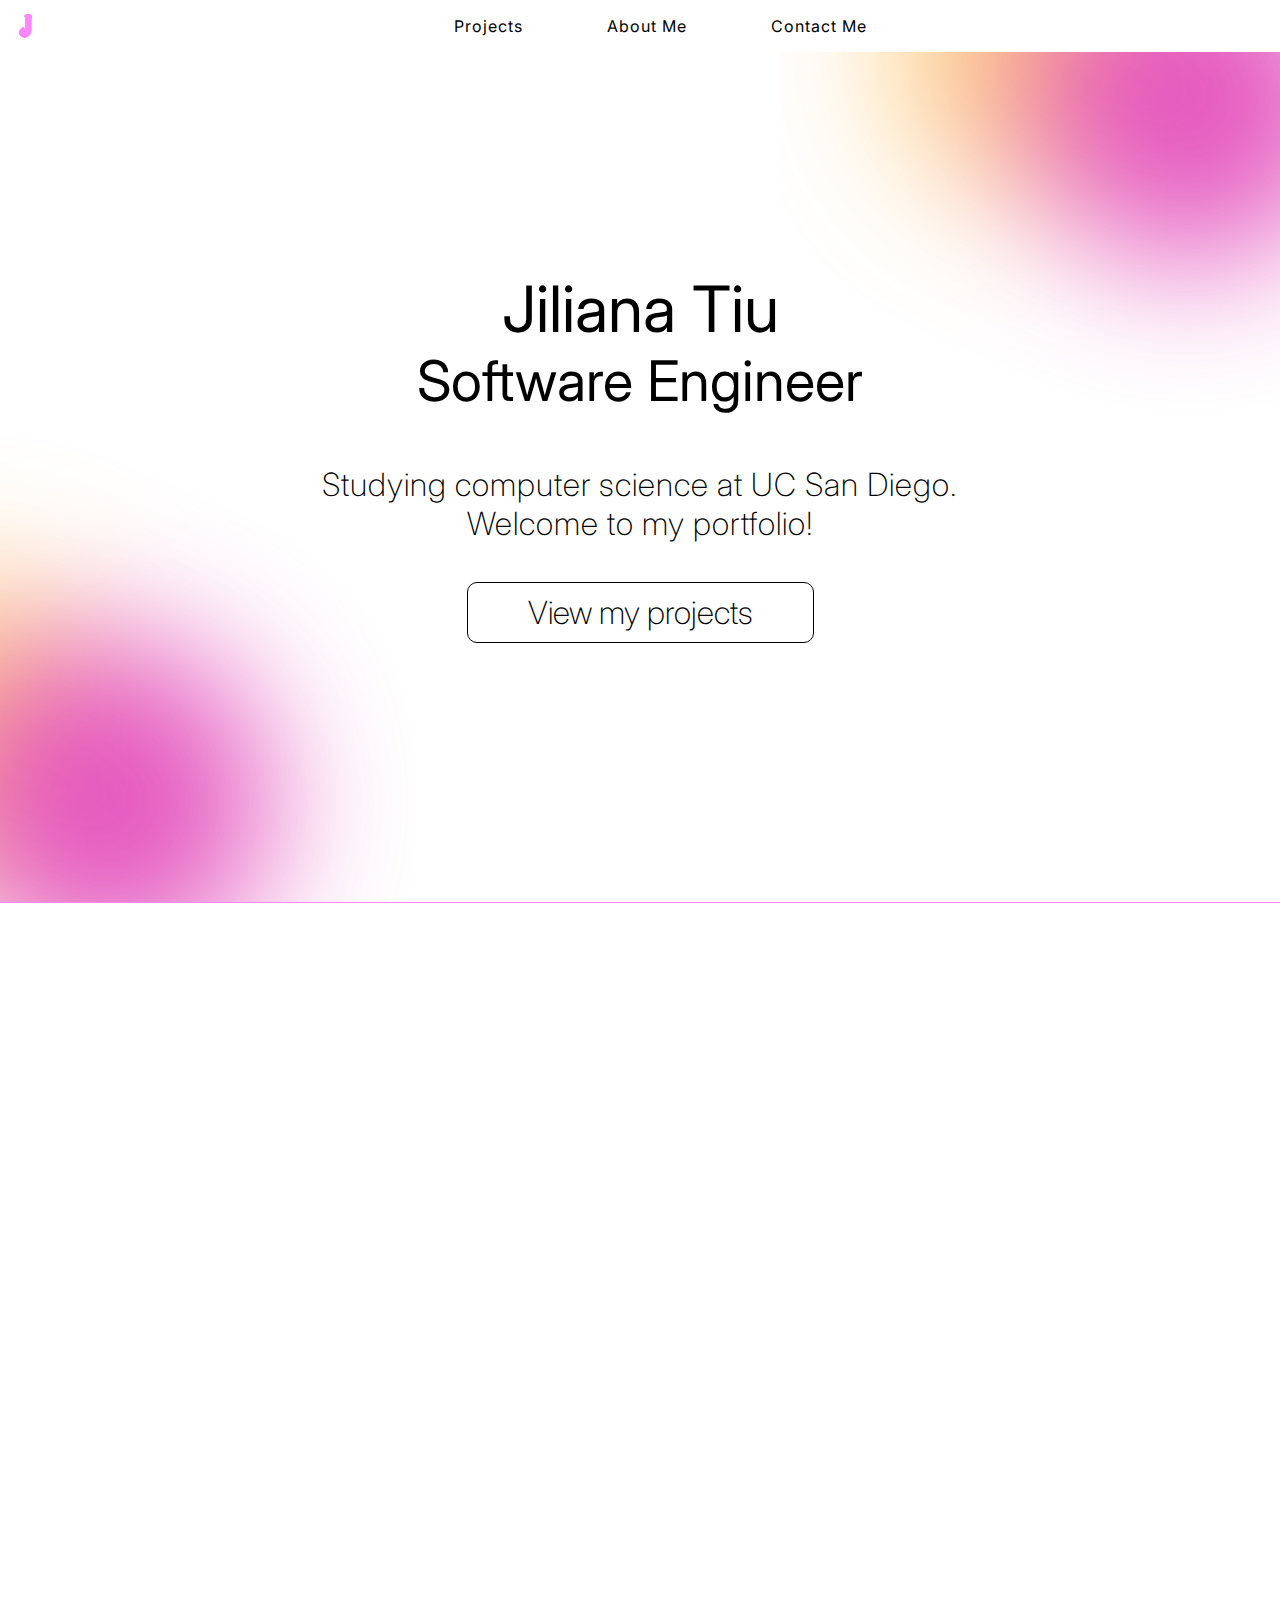
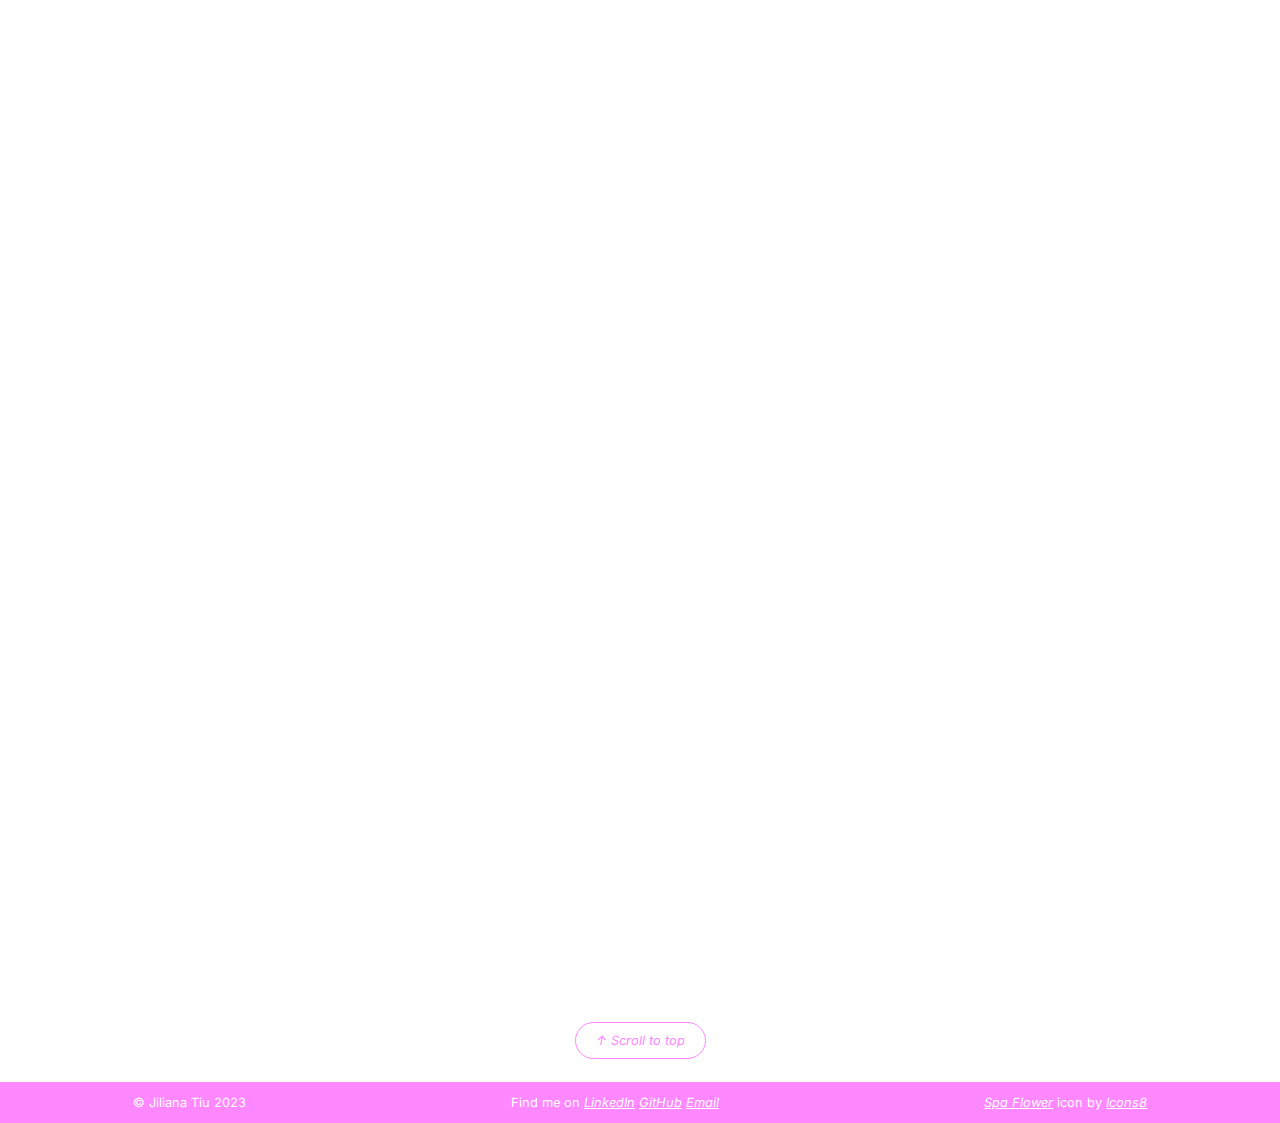
==== commit 0a8b0751: "change portfolio project card img and link" ====
--- a/index.html
+++ b/index.html
@@ -46,19 +46,20 @@
     <section id="projects"  class="fade-up">
         <h2>Projects</h2>
         <div id="projects-list">
-            <section class="project-card" onclick="window.location.href='/project-example.html'">
+            <section class="project-card" onclick="window.location.href='/projects/portfolio-site.html'">
                 <picture class="project-card-img">
-                    <img src="images/phone.webp" alt="Image of Project 1">
+                    <img src="images/portfolio-home.png" alt="Image of Project 1">
                 </picture>
                 <div class="project-card-content">
                     <h2>Portfolio Site</h2>
-                    <h3>Web Project</h3>
+                    <h3>Website</h3>
                     <ul class="tool-pill">
                         <li>HTML</li>
                         <li>CSS</li>
+                        <li>JS</li>
                     </ul>
                     <p>You found it! On my portfolio, you can read all about my projects and experiences.</p>
-                    <a href="project-example.html"><strong>Take a closer look...</strong></a>
+                    <a href="/projects/portfolio-site.html"><strong>Take a closer look...</strong></a>
                 </div>
             </section>
             <section class="project-card" onclick="window.location.href='/project-example.html'">
--- a/styles.css
+++ b/styles.css
@@ -569,6 +569,13 @@
   margin: 80px auto;
   font-size: 1.5rem;
   row-gap: 20px;
+  border-spacing: 20px;
+  text-align: left;
+  font-size: 1.25rem;
+}
+
+table ul {
+  margin: 0;
 }
 
 main > h1,
@@ -620,3 +627,12 @@
   justify-content: center;
   margin-top: 100px;
 }
+
+#project-page section {
+  max-width: 1000px;
+  margin: auto;
+  text-align: center;
+}
+#project-page section h3 {
+  margin-top: 80px;
+}